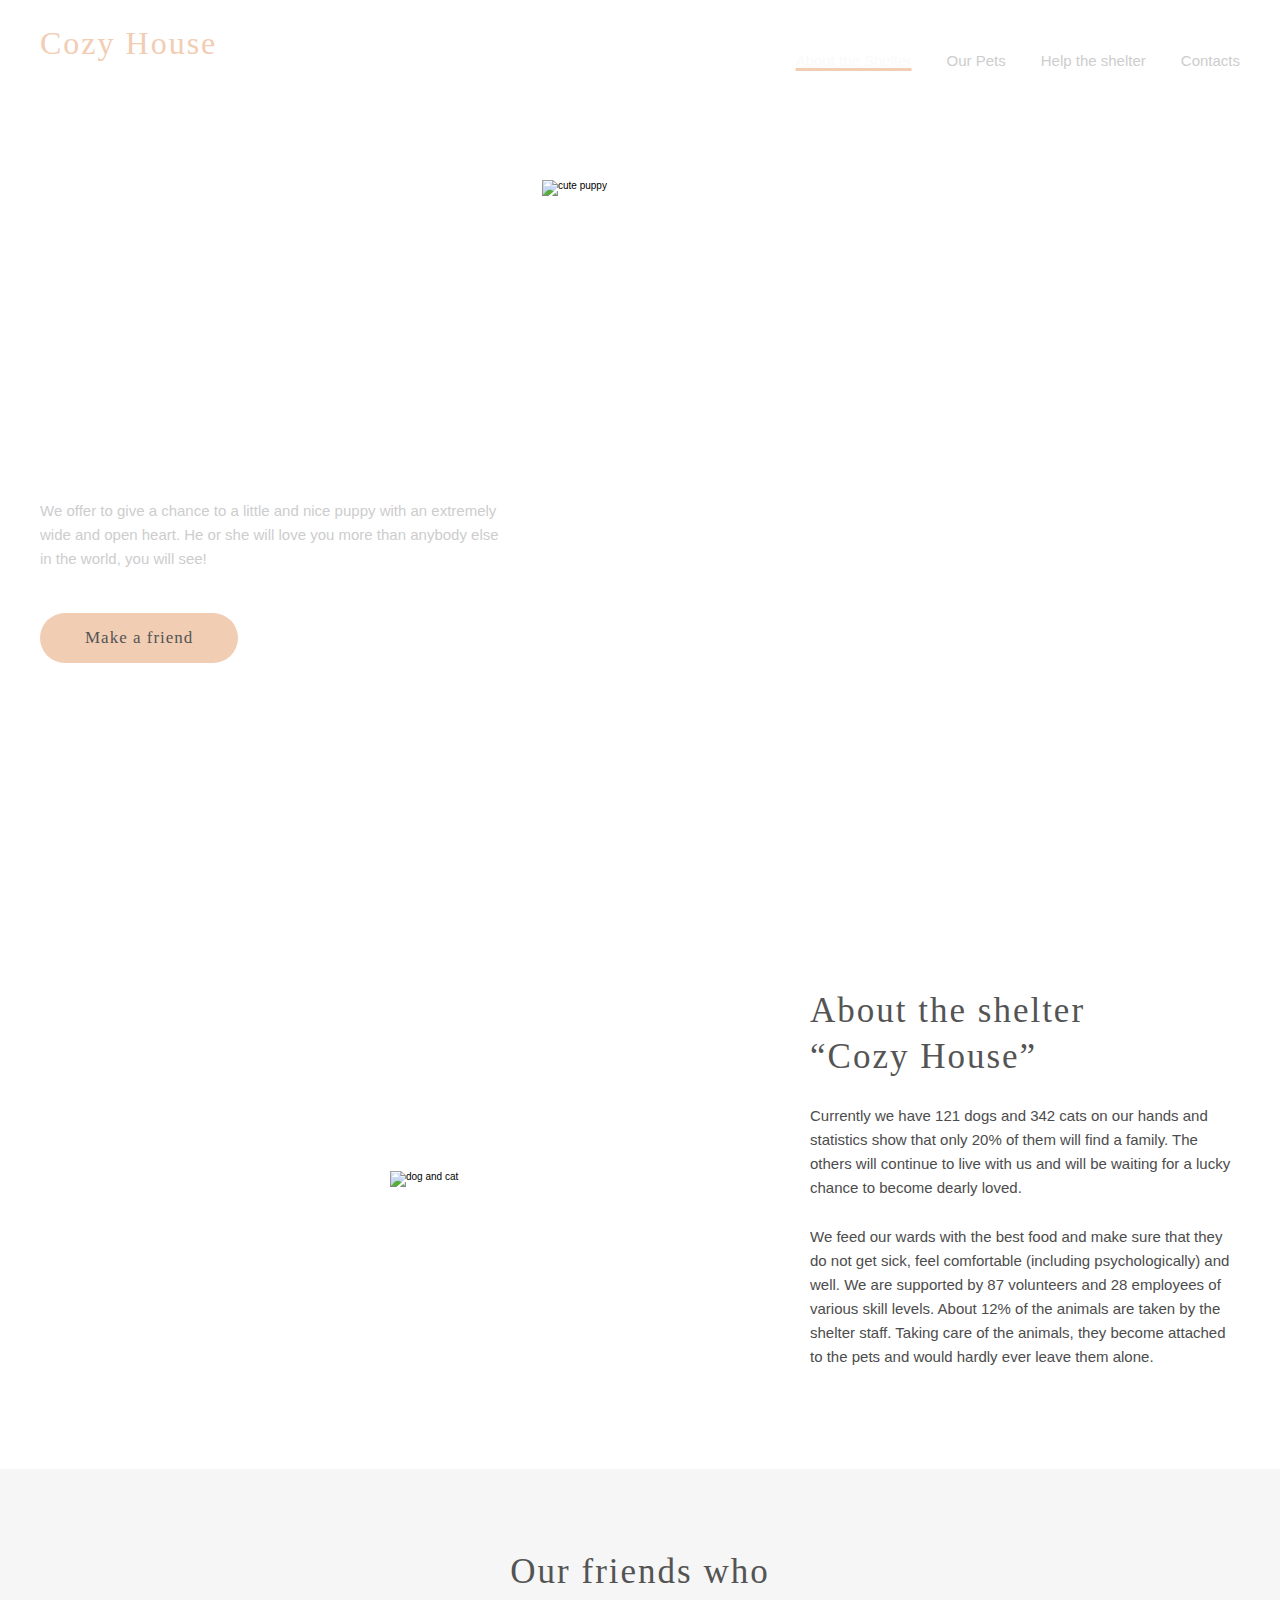
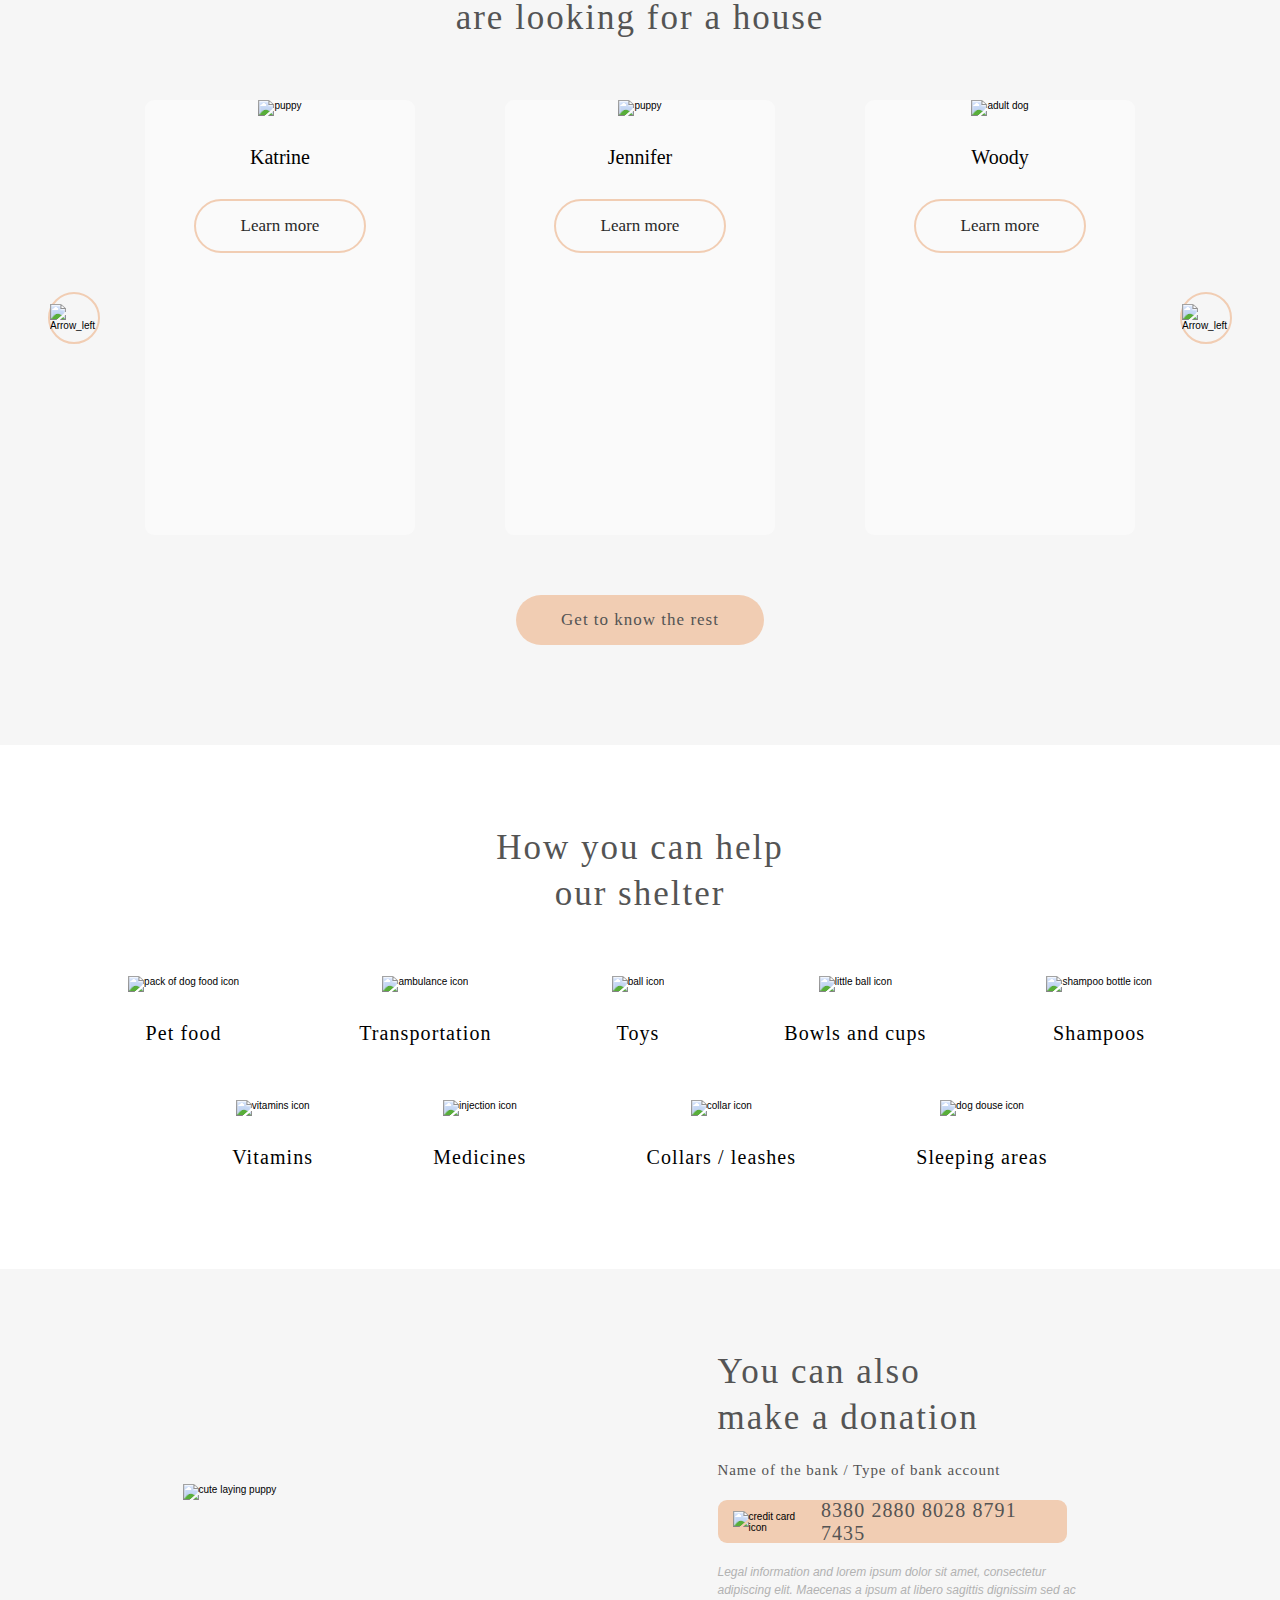
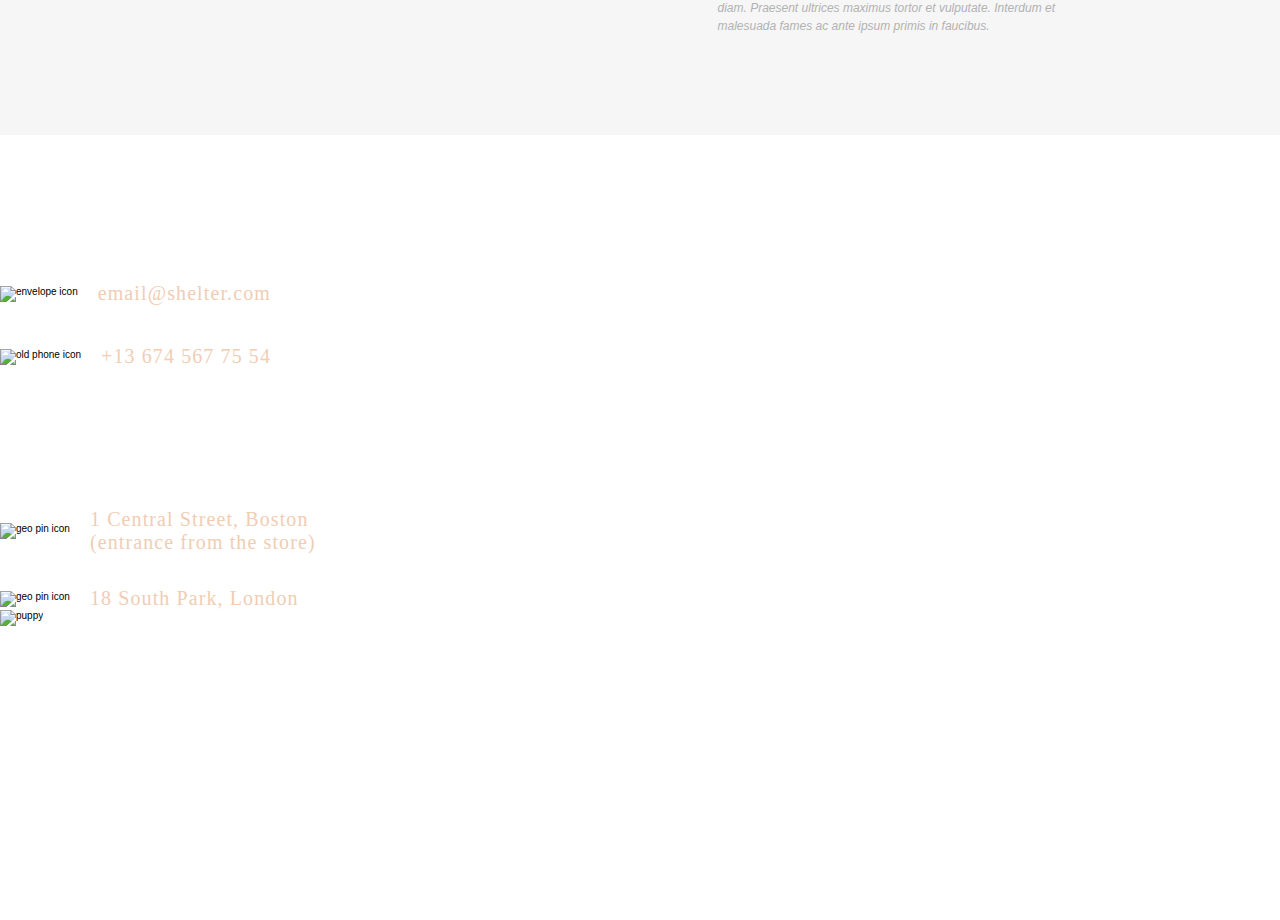
==== index.html @ d0ea9556 "Uploading all files" ====
<!DOCTYPE html>
<html lang="en">
  <head>
    <meta charset="UTF-8" />
    <meta name="viewport" content="width=device-width, initial-scale=1.0" />
    <link rel="stylesheet" type="text/css" href="style.css" />
    <title>Shelter</title>
    <link rel="icon" href="favicon.ico" />
    <link rel="icon" href="/favicon.svg" type="image/svg+xml" />
  </head>
  <body>
    <!-- <div class="conteiner"> -->
    <div class="hero-main">
      <div class="container">
        <header class="header-main">
          <div class="logo">
            <div class="title">Cozy House</div>
            <p class="subtitle">Shelter for pets in Boston</p>
          </div>
          <nav>
            <ul class="navigation-main">
              <li>
                <a href="#" class="menu-link-main always-active-main"
                  >About the Shelter</a
                >
              </li>

              <li><a href="pets.html" class="menu-link-main">Our Pets</a></li>
              <li>
                <a href="#Help" class="menu-link-main">Help the shelter</a>
              </li>
              <li><a href="#Contacts" class="menu-link-main">Contacts</a></li>
            </ul>
          </nav>
        </header>
        <section class="not-only">
          <div class="start-screen-text">
            <h2>
              Not only people<br />
              need a house
            </h2>

            <p class="subheading-light">
              We offer to give a chance to a little and nice puppy with an
              extremely wide and open heart. He or she will love you more than
              anybody else in the world, you will see!
            </p>

            <a href="#Our_Friends" class="button-primary">Make a friend</a>
          </div>
          <img
            class="start-screen-puppy"
            alt="cute puppy"
            src="img/start-screen-puppy.png"
          />
        </section>
      </div>
    </div>
    <section class="section-about container">
      <div class="img-about-box">
        <img class="img-about" src="img/about-pets.png" alt="dog and cat" />
      </div>
      <div class="text-about">
        <h3>
          About the shelter<br />
          “Cozy House”
        </h3>
        <p class="subheading-dark">
          Currently we have 121 dogs and 342 cats on our hands and statistics
          show that only 20% of them will find a family. The others will
          continue to live with us and will be waiting for a lucky chance to
          become dearly loved.
        </p>
        <p class="subheading-dark">
          We feed our wards with the best food and make sure that they do not
          get sick, feel comfortable (including psychologically) and well. We
          are supported by 87 volunteers and 28 employees of various skill
          levels. About 12% of the animals are taken by the shelter staff.
          Taking care of the animals, they become attached to the pets and would
          hardly ever leave them alone.
        </p>
      </div>
    </section>
    <section class="our-friends" id="Our_Friends">
      <h3 class="h3-center">
        Our friends who<br />
        are looking for a house
      </h3>
      <div class="slider">
        <div class="button-slider">
          <img src="img/Arrow-left.svg" class="icon-arrow" alt="Arrow_left" />
        </div>
        <div class="card">
          <img src="img/pets/pets-katrine.png" alt="puppy" />
          <p>Katrine</p>
          <button class="button-secondary">Learn more</button>
        </div>
        <div class="card">
          <img src="img/pets/pets-jennifer.png" alt="puppy" />
          <p>Jennifer</p>
          <button class="button-secondary">Learn more</button>
        </div>
        <div class="card">
          <img src="img/pets/pets-woody.png" alt="adult dog" />
          <p>Woody</p>
          <button class="button-secondary">Learn more</button>
        </div>
        <div class="button-slider">
          <img src="img/Arrow-right.svg" class="icon-arrow" alt="Arrow_left" />
        </div>
      </div>
      <a href="/pets.html" class="button-primary">Get to know the rest</a>
    </section>
    <section class="section-help" id="Help">
      <h3 class="h3-center">
        How you can help<br />
        our shelter
      </h3>
      <ul class="icons-row">
        <li>
          <img
            src="img/help_icons/icon-pet-food.svg"
            alt="pack of dog food icon"
          />
          <h4>Pet food</h4>
        </li>
        <li>
          <img
            src="img/help_icons/icon-transportation.svg"
            alt="ambulance icon"
          />
          <h4>Transportation</h4>
        </li>
        <li>
          <img src="img/help_icons/icon-toys.svg" alt="ball icon" />
          <h4>Toys</h4>
        </li>
        <li>
          <img
            src="img/help_icons/icon-bowls-and-cups.svg"
            alt="little ball icon"
          />
          <h4>Bowls and cups</h4>
        </li>
        <li>
          <img
            src="img/help_icons/icon-shampoos.svg"
            alt="shampoo bottle icon"
          />
          <h4>Shampoos</h4>
        </li>

        <li>
          <img src="img/help_icons/icon-vitamins.svg" alt="vitamins icon" />
          <h4>Vitamins</h4>
        </li>
        <li>
          <img src="img/help_icons/icon-medicines.svg" alt="injection icon" />
          <h4>Medicines</h4>
        </li>
        <li>
          <img
            src="img/help_icons/icon-collars-leashes.svg"
            alt="collar icon"
          />
          <h4>Collars / leashes</h4>
        </li>
        <li>
          <img
            src="img/help_icons/icon-sleeping-area.svg"
            alt="dog douse icon"
          />
          <h4>Sleeping areas</h4>
        </li>
      </ul>
    </section>
    <section class="section-in-addition">
      <div class="img-donation-box">
        <img
          src="img/donation-dog.png"
          class="img-donation"
          alt="cute laying puppy"
        />
      </div>
      <div class="donation-info">
        <h3 class="h3-donation">
          You can also<br />
          make a donation
        </h3>
        <h5>Name of the bank / Type of bank account</h5>
        <div class="credit-card">
          <img src="img/credit-card.svg" alt="credit card icon" />
          <a href="#"><h4>8380 2880 8028 8791 7435</h4></a>
        </div>

        <p class="text-italic">
          Legal information and lorem ipsum dolor sit amet, consectetur
          adipiscing elit. Maecenas a ipsum at libero sagittis dignissim sed ac
          diam. Praesent ultrices maximus tortor et vulputate. Interdum et
          malesuada fames ac ante ipsum primis in faucibus.
        </p>
      </div>
    </section>
    <footer class="container">
      <div class="footer-content" id="Contacts">
        <div class="contacts">
          <h3 class="h3-footer">
            For questions <br />
            and suggestions
          </h3>

          <div class="email">
            <img src="img/icon-email.svg" alt="envelope icon" />
            <h4 class="h4-footer">
              <a href="mailto:email@shelter.com" class="email"
                >email@shelter.com</a
              >
            </h4>
          </div>
          <div class="phone">
            <img src="img/icon-phone.svg" alt="old phone icon" />
            <h4 class="h4-footer">
              <a href="tel:+136745677554" class="telephone">+13 674 567 75</a>
              54
            </h4>
          </div>
        </div>
        <div class="location">
          <h3 class="h3-footer">
            We are waiting<br />
            for your visit
          </h3>
          <div class="street">
            <img src="img/pin.svg" alt="geo pin icon" />
            <h4 class="h4-footer">
              <a href="https://www.google.com/maps" class="geo" target="_blank"
                >1 Central Street, Boston<br />
                (entrance from the store)</a
              >
            </h4>
          </div>
          <div class="city">
            <img src="img/pin.svg" alt="geo pin icon" />
            <h4 class="h4-footer">
              <a href="https://www.google.com/maps" class="geo" target="_blank"
                >18 South Park, London</a
              >
            </h4>
          </div>
        </div>

        <div class="img-footer">
          <img src="img/footer-puppy.png" alt="puppy" />
        </div>
      </div>
    </footer>
  </body>
</html>
---- style.css ----
* {
  box-sizing: border-box;
  margin: 0;
  padding: 0;
}

html {
  /* 10px */
  font-size: 62.5%;
  -webkit-text-size-adjust: none;
  scroll-behavior: smooth;
}

body {
  font-family: Arial, Helvetica, sans-serif;
  font-weight: 400;
}

img {
  display: inline-block;
}

li {
  display: flex;
  flex-direction: column;
  align-items: center;
  gap: 3rem;
}

a:link,
a:visited {
  text-decoration: none;
  color: #545454;
}

.container {
  width: 128rem;
  margin: 0 auto;
}

.button-primary {
  font-size: 1.7rem;
  font-family: Georgia, "Times New Roman", Times, serif;
  font-weight: 400;
  color: #292929;
  padding: 1.5rem 4.5rem;
  min-width: 0;
  border-radius: 100px;
  background-color: #f1cdb3;
  border: none;
  letter-spacing: 0.1rem;
}

.button-primary:hover,
.button-primary:visited {
  background-color: #fddcc4;
  cursor: pointer;
  transition: 0.5s;
}

.button-secondary {
  font-size: 1.7rem;
  font-family: Georgia, "Times New Roman", Times, serif;
  font-weight: 400;
  color: #292929;
  padding: 1.5rem 4.5rem;
  display: inline-flex;
  border-radius: 100px;
  border: solid #f1cdb3 2px;
  background-color: #fafafa;
  transition: 0.5ms;
}

h3 {
  font-family: Georgia, "Times New Roman", Times, serif;
  font-weight: 400;
  font-size: 3.5rem;
  line-height: 4.55rem;
  color: #545454;
  text-align: left;
  letter-spacing: 0.2rem;
}

.h3-center {
  text-align: center !important;
}

.h3-footer {
  color: white;
  text-align: left;
}

.subheading-dark {
  font-family: Arial, Helvetica, sans-serif;
  font-weight: 400;
  font-size: 1.5rem;
  line-height: 2.4rem;
  color: #4c4c4c;
  text-align: left;
  text-wrap: pretty;
}

ul {
  list-style: none;
}

h4 {
  font-family: Georgia, "Times New Roman", Times, serif;
  font-weight: 400;
  font-size: 2rem;
  line-height: 2.3rem;
  text-align: left;
  letter-spacing: 0.11rem;
}

.h4-footer {
  color: #f1cdb3;
  align-items: flex-start;
}

/* Start Screen */

.start-screen-puppy {
  width: 698px;
  height: 728px;
}

.hero-main {
  background-image: url(img/start-screen-background.png);
  background-size: cover;
  padding-top: 3rem;
  background-position: center;
}

.header-main {
  height: 6rem;
  display: flex;
  justify-content: space-between;
  align-items: center;
  padding: 0 4rem;
}

.title {
  font-family: Georgia, "Times New Roman", Times, serif;
  font-size: 3.2rem;
  font-weight: 400;
  color: #f1cdb3;
  letter-spacing: 0.2rem;
  margin-bottom: 1rem;
}

.subtitle {
  font-size: 1.3rem;
  font-family: Arial, Helvetica, sans-serif;
  color: white;
  letter-spacing: 0.1rem;
}

/* ******************* */
/* Navigation */
/* ******************* */

.navigation-main {
  display: flex;
  align-items: center;
  gap: 3.5rem;
  list-style: none;
  font-size: 1.5rem;
  font-family: Arial, Helvetica, sans-serif;
}

.menu-link-main:link,
.menu-link-main:visited {
  text-decoration: none;
  color: #cdcdcd;
}

.menu-link-main:hover,
.menu-link-main:active {
  color: #fafafa;
  text-decoration: solid underline #f1cdb3 3px;
  transition: 0.5s;
}

.always-active-main:link,
.always-active-main:visited {
  color: #fafafa;
  text-decoration: solid underline #f1cdb3 3px;
}

/* ******************* */
/*Not Only*/
/* ******************* */
.not-only {
  display: grid;
  grid-template-columns: 1fr 1fr;
  gap: 4.2rem;
  padding: 0 4rem;
  margin-top: 9rem;
}

.start-screen-text {
  display: flex;
  flex-direction: column;
  align-items: flex-start;
  gap: 4.2rem;
  padding-top: 16.3rem;
}

h2 {
  font-size: 4.4rem;
  font-family: Georgia, "Times New Roman", Times, serif;
  font-weight: 400;
  color: white;
  line-height: 5.72rem;
}

.subheading-light {
  font-size: 1.5rem;
  font-family: Arial, Helvetica, sans-serif;
  font-weight: 400;
  color: #cdcdcd;
  line-height: 2.4rem;
  text-align: left;
}

/* ******************* */
/*About*/
/* ******************* */

.section-about {
  display: grid;
  grid-template-columns: 30rem 43rem;
  gap: 12rem;
  margin: 8rem 17.5rem 10rem 17.5rem;
  align-items: center;
  justify-content: center;
}

.img-about-box {
  display: flex;
  justify-content: center;
}
.img-about {
  width: 30rem;
}

.text-about {
  display: grid;
  gap: 2.5rem;
}

/* ******************* */
/*Our Friends*/
/* ******************* */

.our-friends {
  display: flex;
  flex-direction: column;
  align-items: center;
  justify-content: center;
  background-color: #f6f6f6;
  gap: 6rem;
  padding: 8rem 0 10rem 0;
}

.slider {
  display: grid;
  grid-template-columns: auto 1fr 1fr 1fr auto;
  align-items: center;
  justify-content: center;
}

.card {
  display: flex;
  flex-direction: column;
  align-items: center;
  background-color: #fafafa;
  width: 27rem;
  height: 43.5rem;
  gap: 3rem;
  margin: auto 45px;
  border-radius: 9px;
  transition: 0.5s;
  cursor: pointer;
}

.card:hover,
.card:active {
  cursor: pointer;
  box-shadow: 0px 2px 35px 14px rgb(13, 13, 13, 6%);
}

p {
  font-family: Georgia;
  font-weight: 400;
  font-size: 2rem;
  line-height: 2.27rem;
  text-align: center;
}

.button-slider {
  display: flex;
  align-items: center;
  justify-content: center;
  width: 5.2rem;
  height: 5.2rem;
  border-radius: 100px;
  border: solid #f1cdb3 2px;
  cursor: pointer;
  transition: 0.5s;
}

.button-slider:active,
.button-slider:hover {
  background-color: #fddcc4;
  border: none;
}

.card:hover .button-secondary,
.card:active .button-secondary {
  background-color: #fddcc4;
  border: 2px solid #fddcc4;
}

.icon-arrow {
  align-self: center;
}

/* ******************* */
/*How you can help*/
/* ******************* */
.section-help {
  /* width: 102.6rem; */
  display: flex;
  flex-direction: column;
  align-items: center;
  justify-content: center;
  padding: 8rem 0 10rem 0;
}

.help-icons {
  display: grid;
  gap: 5.5rem;
  align-items: center;
  justify-content: center;
  margin-top: 6rem;
}

.icons-row {
  display: flex;
  width: 120rem;
  gap: 5.5rem 12rem;
  justify-content: center;
  flex-wrap: wrap;
  margin: 6rem auto 0 auto;
}

/* ******************* */
/*Donation*/
/* ******************* */

.section-in-addition {
  display: grid;
  grid-template-columns: auto auto;
  gap: 3rem;
  margin: 0 auto;
  align-items: center;
  justify-content: center;
  background-color: #f6f6f6;
  padding: 8rem 0 10rem 0;
}

.img-donation-box {
  display: flex;
  justify-content: end;
}
.img-donation {
  width: 50.5rem;
}

.h3-donation {
  text-align: left;
}

.donation-info {
  display: flex;
  flex-direction: column;
  width: 38rem;
  gap: 2rem;
}

.credit-card {
  display: flex;
  align-items: center;
  background-color: #f1cdb3;
  width: 34.9rem;
  height: 4.3rem;
  padding: 1rem 1.5rem 1rem 1.5rem;
  border-radius: 9px;
  gap: 1rem;
}

h5 {
  font-size: 1.5rem;
  font-family: Georgia, "Times New Roman", Times, serif;
  font-weight: 400;
  color: #545454;
  line-height: 2rem;
  text-align: left;
  letter-spacing: 0.09rem;
}

.text-italic {
  font-family: Arial, Helvetica, sans-serif;
  font-weight: 400;
  font-style: italic;
  font-size: 12px;
  line-height: 18px;
  text-align: left;
  color: #b2b2b2;
}

/* ******************* */
/*Footer*/
/* ******************* */

.footer {
  background-image: url(img/start-screen-background.png);
  background-size: cover;
  background-position: center;
  display: grid;
  grid-template-columns: repeat(3, auto);
  /* justify-content: center; */
  align-content: center;
  padding: 4rem 4rem 0 4rem;
  gap: 15rem;
}

.img-footer {
  width: 29rem;
  height: 31rem;
}

.contacts,
.location {
  display: flex;
  flex-direction: column;
  align-items: flex-start;
  padding-top: 1.6rem;
}

.contacts {
  gap: 4rem;
}

.location {
  gap: 3.3rem;
}

.email,
.phone,
.street,
.city {
  display: flex;
  gap: 2rem;
  justify-content: center;
  align-items: center;
}

a.email,
a.telephone,
a.geo {
  color: #f1cdb3;
}
/* descending selector
.email img{
  filter: grayscale(100%);
} */
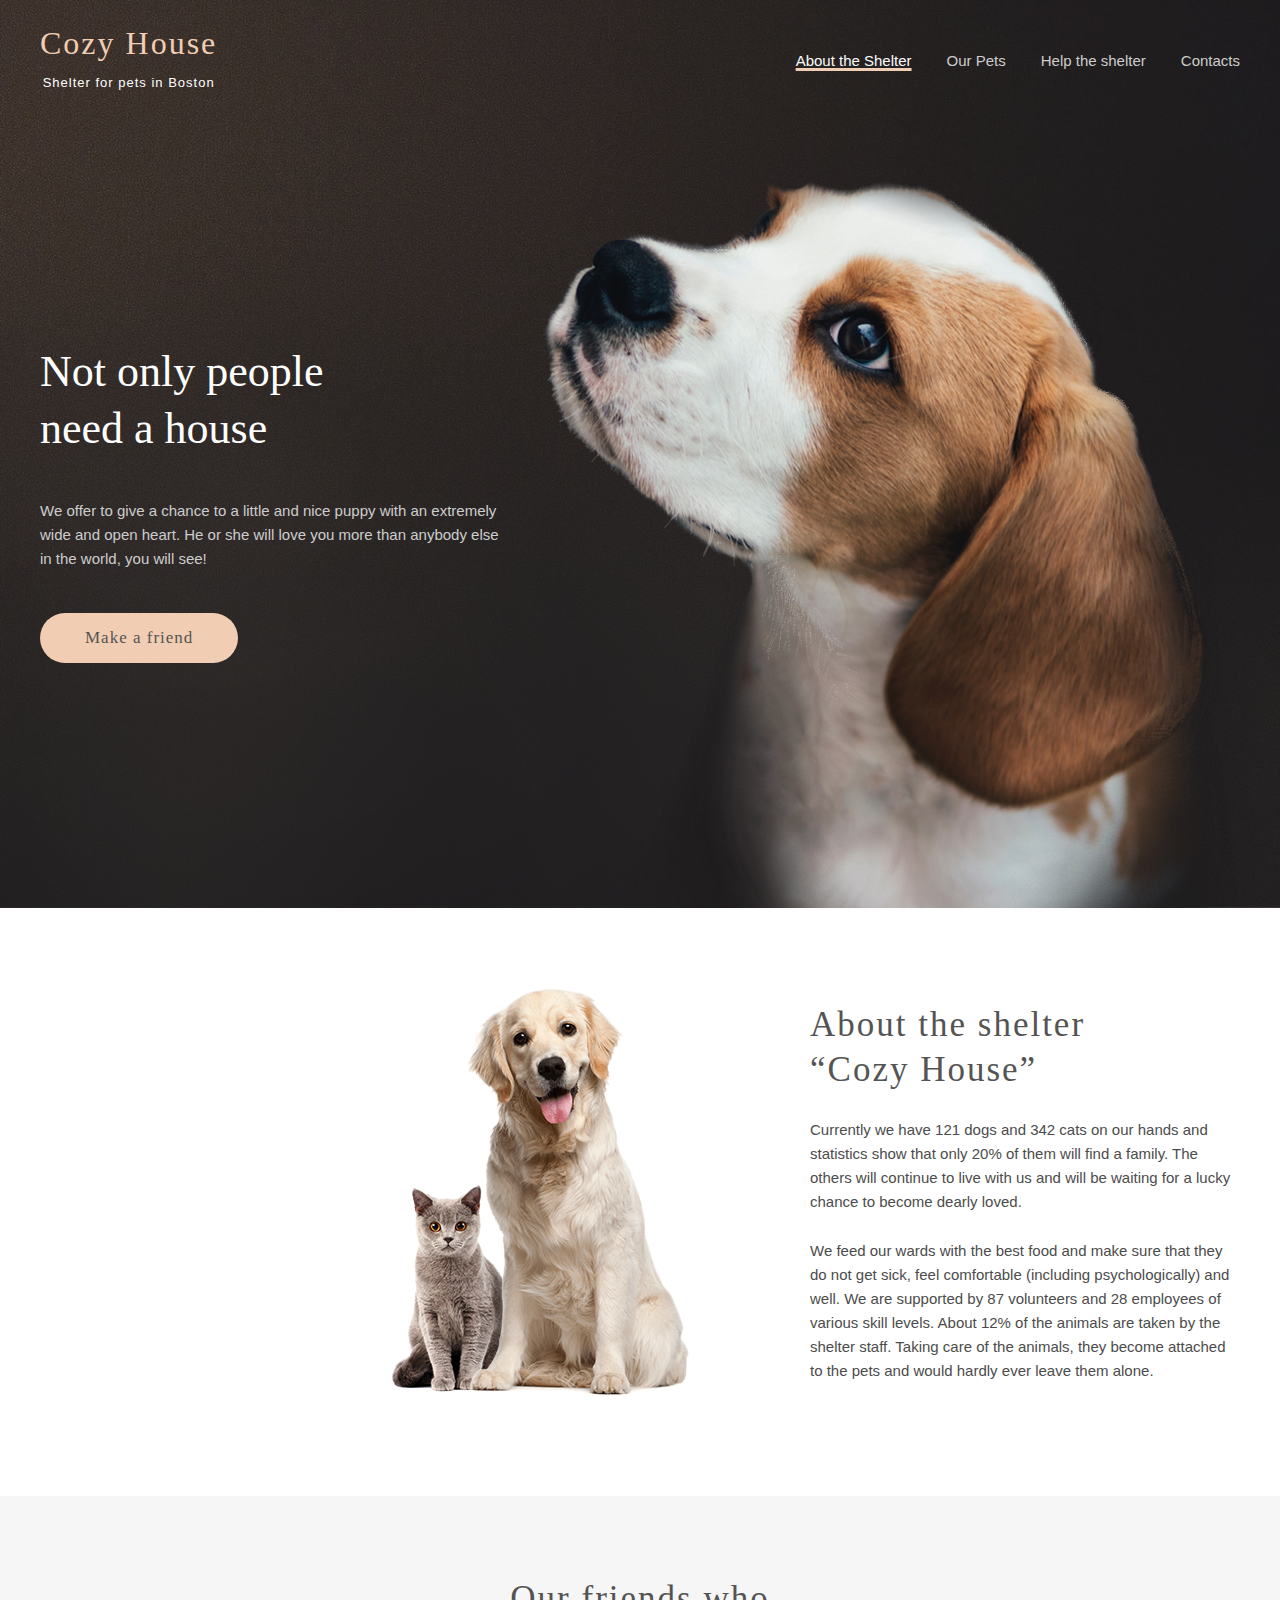
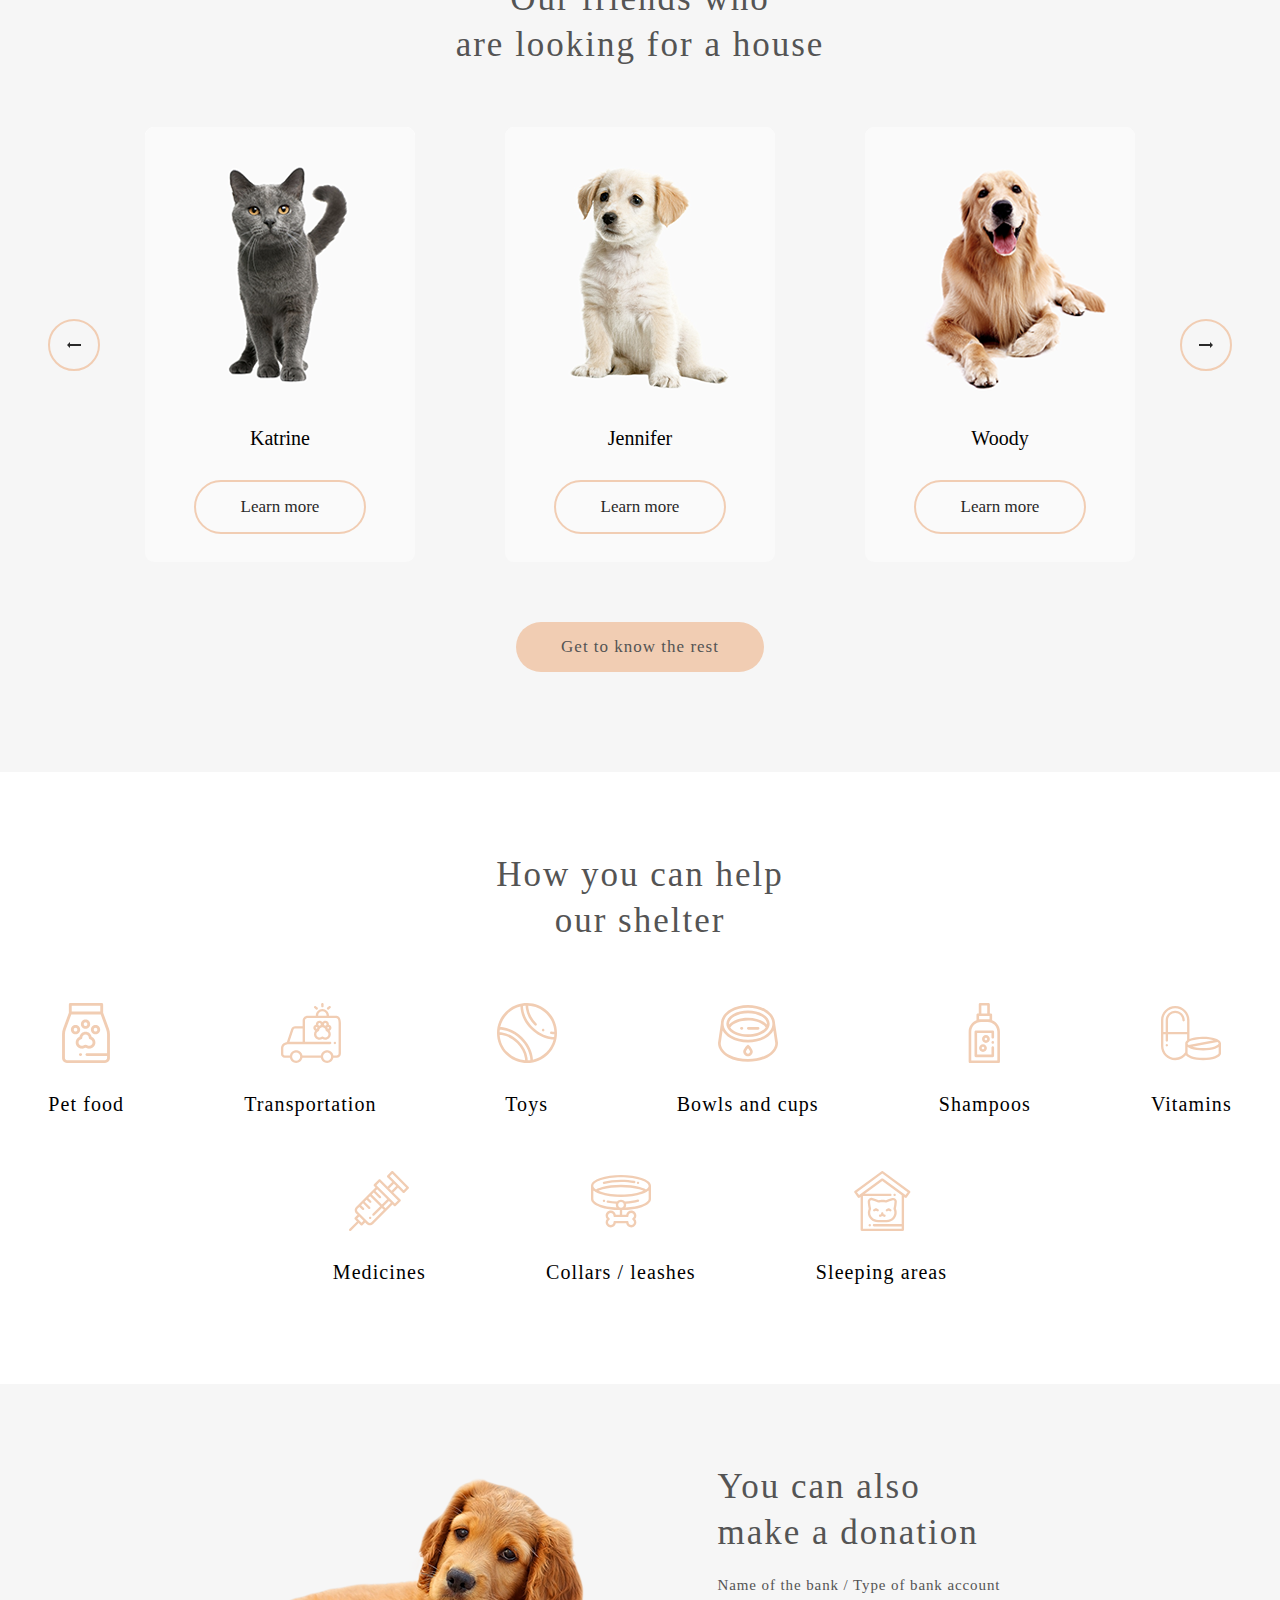
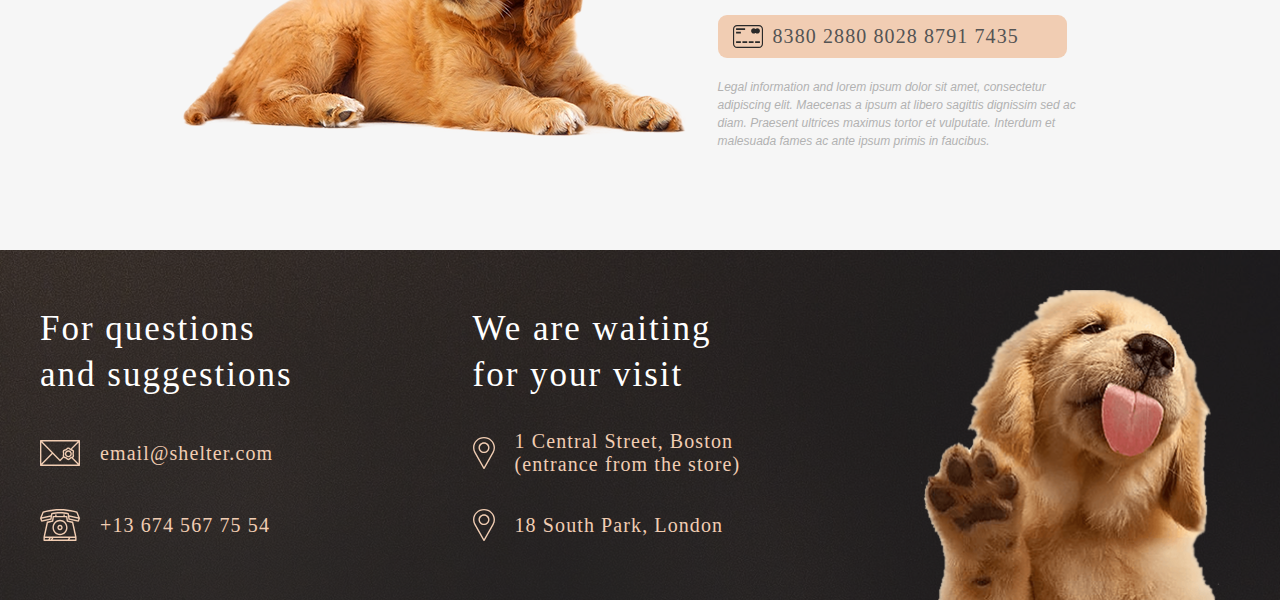
==== commit 642a2041: "fix: fixed footer layout" ====
--- a/index.html
+++ b/index.html
@@ -201,14 +201,12 @@
         </p>
       </div>
     </section>
-    <footer class="container">
-      <div class="footer-content" id="Contacts">
+ <footer class="footer" id="Contacts">
         <div class="contacts">
           <h3 class="h3-footer">
             For questions <br />
             and suggestions
           </h3>
-
           <div class="email">
             <img src="img/icon-email.svg" alt="envelope icon" />
             <h4 class="h4-footer">
@@ -252,7 +250,6 @@
         <div class="img-footer">
           <img src="img/footer-puppy.png" alt="puppy" />
         </div>
-      </div>
-    </footer>
+      </footer>
   </body>
 </html>
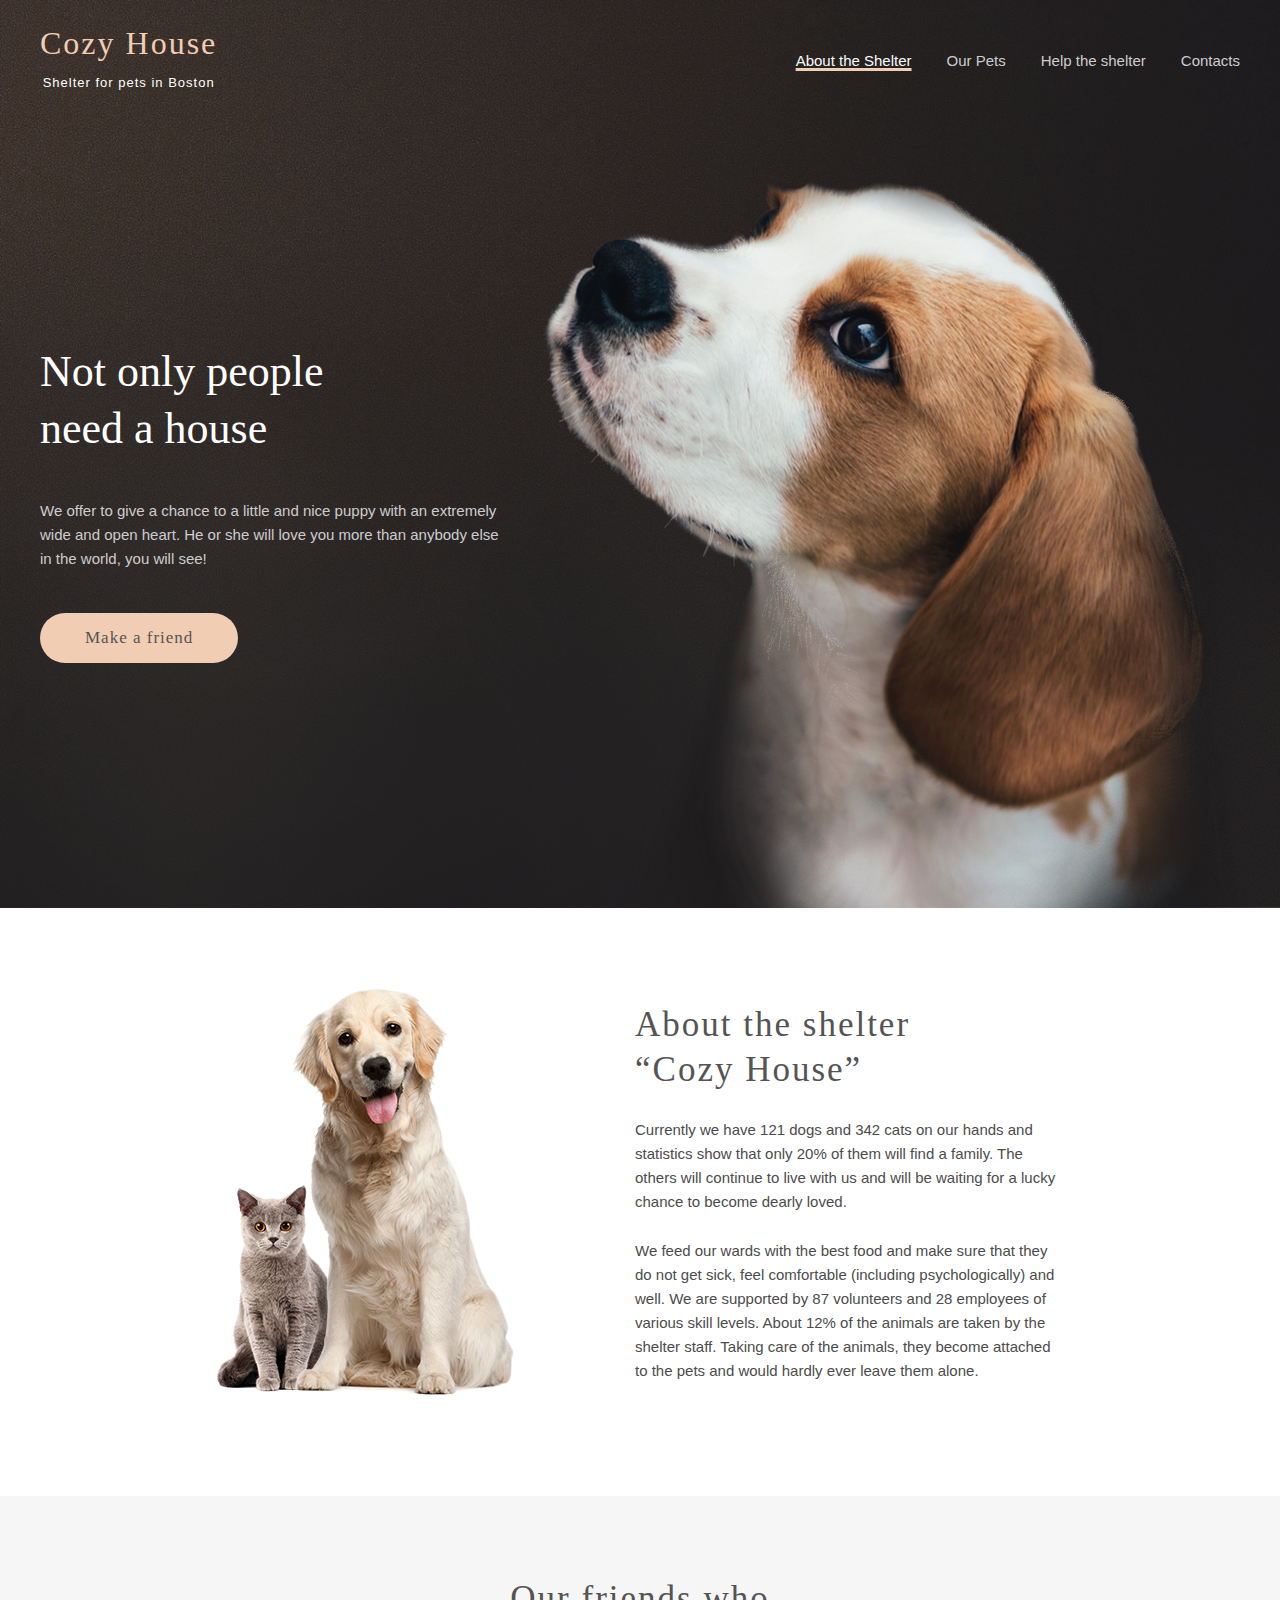
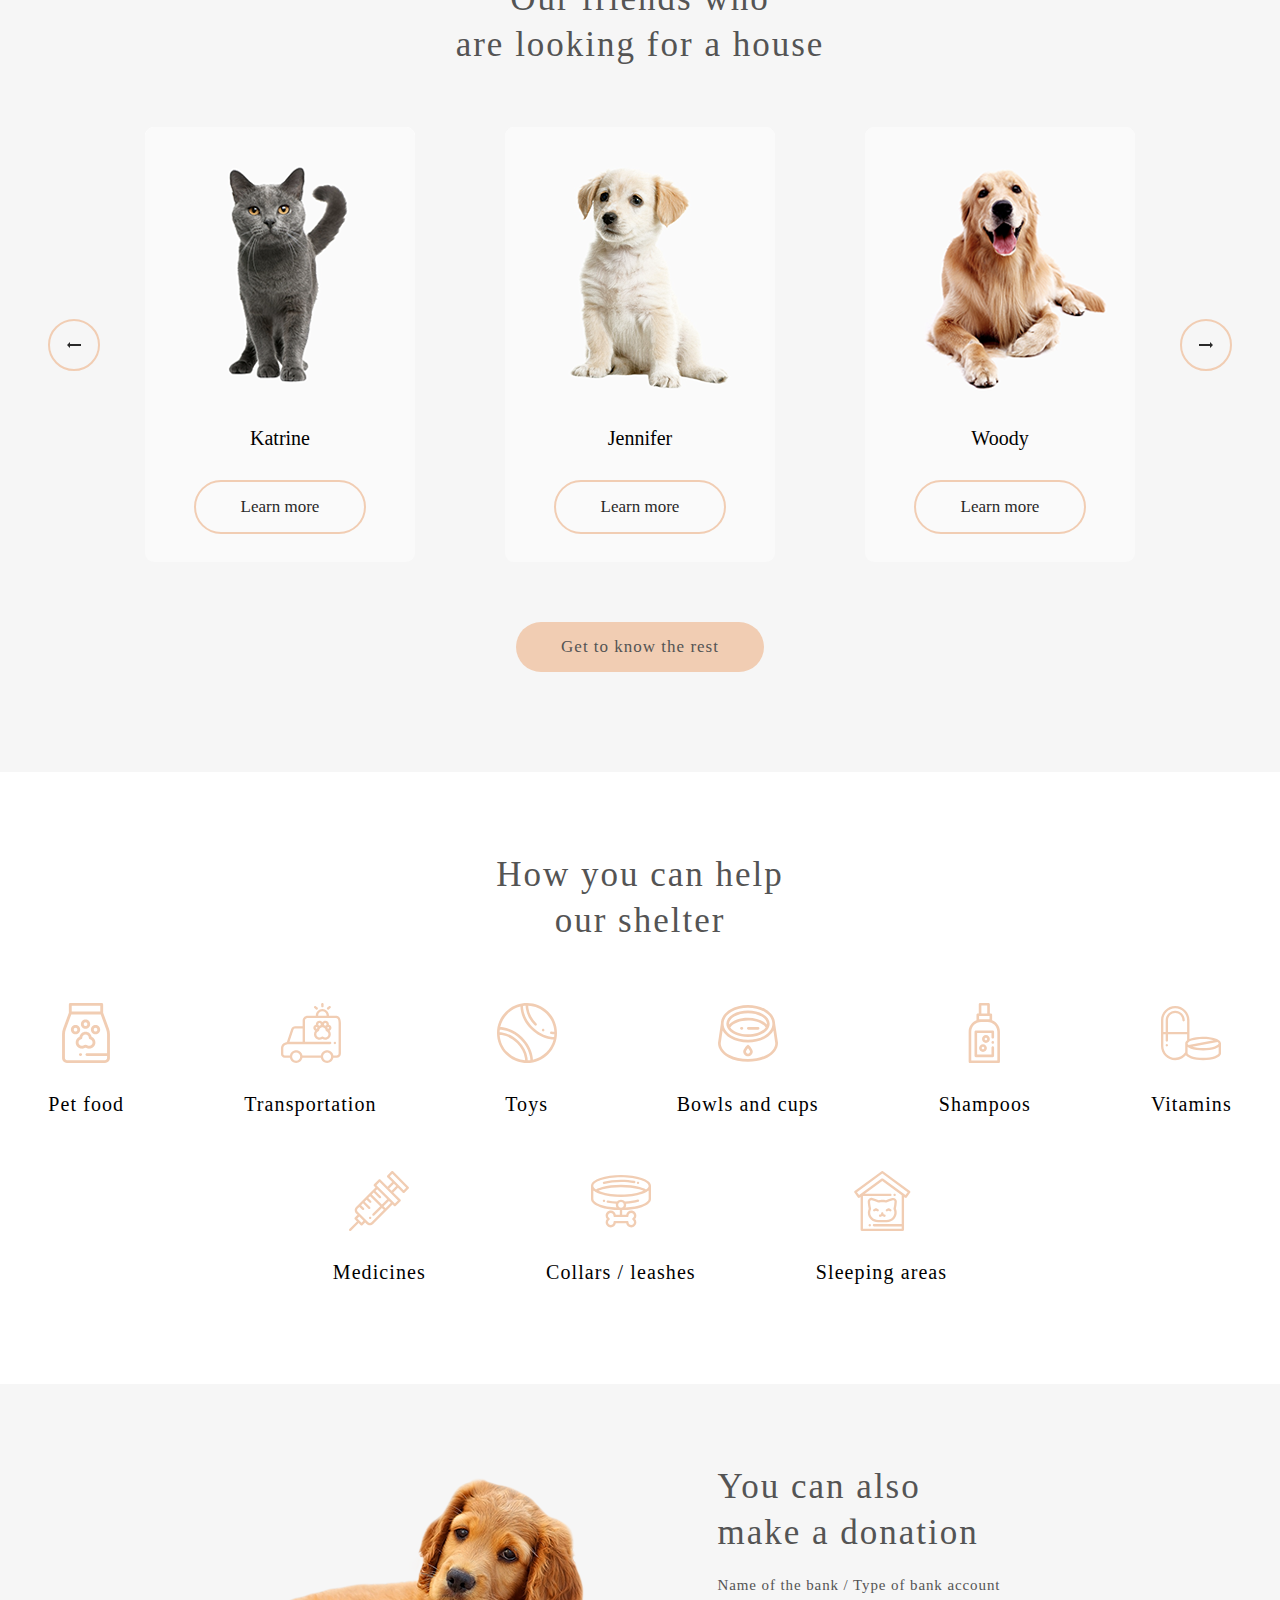
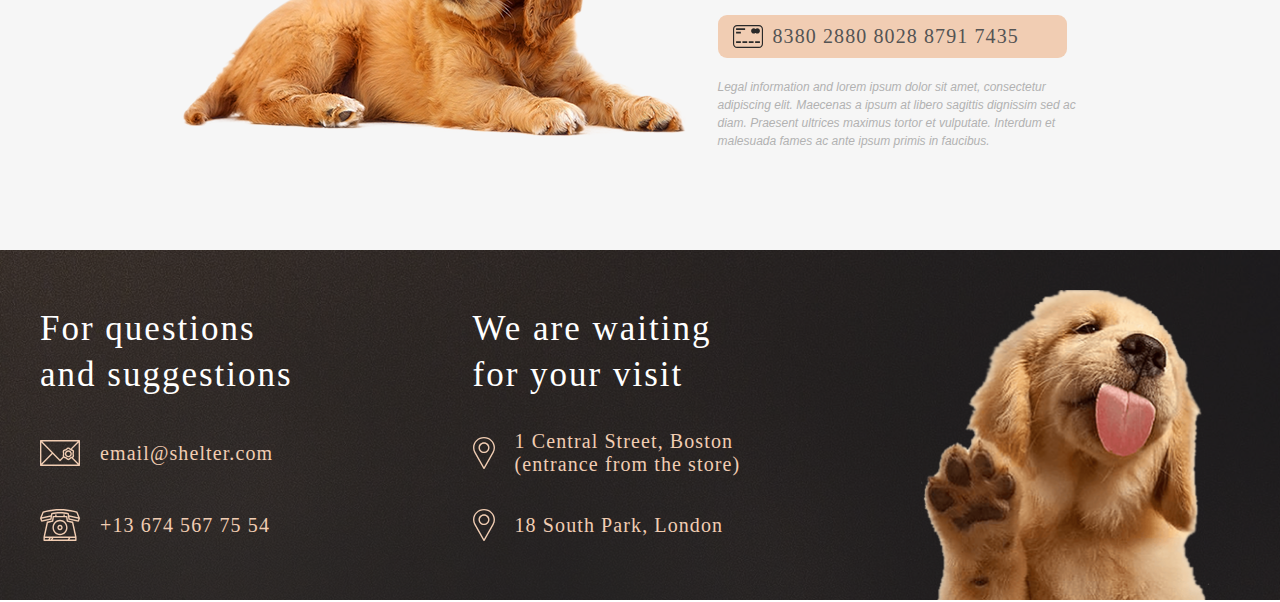
==== commit 682cc2d1: "feat: add mobile version" ====
--- a/index.html
+++ b/index.html
@@ -4,6 +4,7 @@
     <meta charset="UTF-8" />
     <meta name="viewport" content="width=device-width, initial-scale=1.0" />
     <link rel="stylesheet" type="text/css" href="style.css" />
+    <link rel="stylesheet" type="text/css" href="queries.css" />
     <title>Shelter</title>
     <link rel="icon" href="favicon.ico" />
     <link rel="icon" href="/favicon.svg" type="image/svg+xml" />
@@ -11,50 +12,48 @@
   <body>
     <!-- <div class="conteiner"> -->
     <div class="hero-main">
-      <div class="container">
-        <header class="header-main">
-          <div class="logo">
-            <div class="title">Cozy House</div>
-            <p class="subtitle">Shelter for pets in Boston</p>
-          </div>
-          <nav>
-            <ul class="navigation-main">
-              <li>
-                <a href="#" class="menu-link-main always-active-main"
-                  >About the Shelter</a
-                >
-              </li>
-
-              <li><a href="pets.html" class="menu-link-main">Our Pets</a></li>
-              <li>
-                <a href="#Help" class="menu-link-main">Help the shelter</a>
-              </li>
-              <li><a href="#Contacts" class="menu-link-main">Contacts</a></li>
-            </ul>
-          </nav>
-        </header>
-        <section class="not-only">
-          <div class="start-screen-text">
-            <h2>
-              Not only people<br />
-              need a house
-            </h2>
-
-            <p class="subheading-light">
-              We offer to give a chance to a little and nice puppy with an
-              extremely wide and open heart. He or she will love you more than
-              anybody else in the world, you will see!
-            </p>
-
-            <a href="#Our_Friends" class="button-primary">Make a friend</a>
-          </div>
-          <img
-            class="start-screen-puppy"
-            alt="cute puppy"
-            src="img/start-screen-puppy.png"
-          />
-        </section>
-      </div>
+      <header class="header-main">
+        <div class="logo">
+          <div class="title">Cozy House</div>
+          <p class="subtitle">Shelter for pets in Boston</p>
+        </div>
+        <nav>
+          <ul class="navigation-main">
+            <li>
+              <a href="#" class="menu-link-main always-active-main"
+                >About the Shelter</a
+              >
+            </li>
+
+            <li><a href="pets.html" class="menu-link-main">Our Pets</a></li>
+            <li>
+              <a href="#Help" class="menu-link-main">Help the shelter</a>
+            </li>
+            <li><a href="#Contacts" class="menu-link-main">Contacts</a></li>
+          </ul>
+        </nav>
+      </header>
+      <section class="not-only container">
+        <div class="start-screen-text">
+          <h2>
+            Not only people<br />
+            need a house
+          </h2>
+
+          <p class="subheading-light">
+            We offer to give a chance to a little and nice puppy with an
+            extremely wide and open heart. He or she will love you more than
+            anybody else in the world, you will see!
+          </p>
+
+          <a href="#Our_Friends" class="button-primary">Make a friend</a>
+        </div>
+        <img
+          class="start-screen-puppy"
+          alt="cute puppy"
+          src="img/start-screen-puppy.png"
+        />
+      </section>
     </div>
     <section class="section-about container">
       <div class="img-about-box">
@@ -90,20 +89,22 @@
         <div class="button-slider">
           <img src="img/Arrow-left.svg" class="icon-arrow" alt="Arrow_left" />
         </div>
-        <div class="card">
-          <img src="img/pets/pets-katrine.png" alt="puppy" />
-          <p>Katrine</p>
-          <button class="button-secondary">Learn more</button>
-        </div>
-        <div class="card">
-          <img src="img/pets/pets-jennifer.png" alt="puppy" />
-          <p>Jennifer</p>
-          <button class="button-secondary">Learn more</button>
-        </div>
-        <div class="card">
-          <img src="img/pets/pets-woody.png" alt="adult dog" />
-          <p>Woody</p>
-          <button class="button-secondary">Learn more</button>
+        <div class="slider-cards">
+          <div class="card">
+            <img src="img/pets/pets-katrine.png" alt="puppy" />
+            <p>Katrine</p>
+            <button class="button-secondary">Learn more</button>
+          </div>
+          <div class="card">
+            <img src="img/pets/pets-jennifer.png" alt="puppy" />
+            <p>Jennifer</p>
+            <button class="button-secondary">Learn more</button>
+          </div>
+          <div class="card">
+            <img src="img/pets/pets-woody.png" alt="adult dog" />
+            <p>Woody</p>
+            <button class="button-secondary">Learn more</button>
+          </div>
         </div>
         <div class="button-slider">
           <img src="img/Arrow-right.svg" class="icon-arrow" alt="Arrow_left" />
@@ -121,6 +122,7 @@
           <img
             src="img/help_icons/icon-pet-food.svg"
             alt="pack of dog food icon"
+            class="help-icon"
           />
           <h4>Pet food</h4>
         </li>
@@ -128,17 +130,23 @@
           <img
             src="img/help_icons/icon-transportation.svg"
             alt="ambulance icon"
+            class="help-icon"
           />
           <h4>Transportation</h4>
         </li>
         <li>
-          <img src="img/help_icons/icon-toys.svg" alt="ball icon" />
+          <img
+            src="img/help_icons/icon-toys.svg"
+            alt="ball icon"
+            class="help-icon"
+          />
           <h4>Toys</h4>
         </li>
         <li>
           <img
             src="img/help_icons/icon-bowls-and-cups.svg"
             alt="little ball icon"
+            class="help-icon"
           />
           <h4>Bowls and cups</h4>
         </li>
@@ -146,22 +154,32 @@
           <img
             src="img/help_icons/icon-shampoos.svg"
             alt="shampoo bottle icon"
+            class="help-icon"
           />
           <h4>Shampoos</h4>
         </li>
 
         <li>
-          <img src="img/help_icons/icon-vitamins.svg" alt="vitamins icon" />
+          <img
+            src="img/help_icons/icon-vitamins.svg"
+            alt="vitamins icon"
+            class="help-icon"
+          />
           <h4>Vitamins</h4>
         </li>
         <li>
-          <img src="img/help_icons/icon-medicines.svg" alt="injection icon" />
+          <img
+            src="img/help_icons/icon-medicines.svg"
+            alt="injection icon"
+            class="help-icon"
+          />
           <h4>Medicines</h4>
         </li>
         <li>
           <img
             src="img/help_icons/icon-collars-leashes.svg"
             alt="collar icon"
+            class="help-icon"
           />
           <h4>Collars / leashes</h4>
         </li>
@@ -169,6 +187,7 @@
           <img
             src="img/help_icons/icon-sleeping-area.svg"
             alt="dog douse icon"
+            class="help-icon"
           />
           <h4>Sleeping areas</h4>
         </li>
@@ -201,55 +220,55 @@
         </p>
       </div>
     </section>
- <footer class="footer" id="Contacts">
-        <div class="contacts">
-          <h3 class="h3-footer">
-            For questions <br />
-            and suggestions
-          </h3>
-          <div class="email">
-            <img src="img/icon-email.svg" alt="envelope icon" />
-            <h4 class="h4-footer">
-              <a href="mailto:email@shelter.com" class="email"
-                >email@shelter.com</a
-              >
-            </h4>
-          </div>
-          <div class="phone">
-            <img src="img/icon-phone.svg" alt="old phone icon" />
-            <h4 class="h4-footer">
-              <a href="tel:+136745677554" class="telephone">+13 674 567 75</a>
-              54
-            </h4>
-          </div>
-        </div>
-        <div class="location">
-          <h3 class="h3-footer">
-            We are waiting<br />
-            for your visit
-          </h3>
-          <div class="street">
-            <img src="img/pin.svg" alt="geo pin icon" />
-            <h4 class="h4-footer">
-              <a href="https://www.google.com/maps" class="geo" target="_blank"
-                >1 Central Street, Boston<br />
-                (entrance from the store)</a
-              >
-            </h4>
-          </div>
-          <div class="city">
-            <img src="img/pin.svg" alt="geo pin icon" />
-            <h4 class="h4-footer">
-              <a href="https://www.google.com/maps" class="geo" target="_blank"
-                >18 South Park, London</a
-              >
-            </h4>
-          </div>
-        </div>
-
-        <div class="img-footer">
-          <img src="img/footer-puppy.png" alt="puppy" />
-        </div>
-      </footer>
+    <footer class="footer" id="Contacts">
+      <div class="contacts">
+        <h3 class="h3-footer">
+          For questions <br />
+          and suggestions
+        </h3>
+        <div class="email">
+          <img src="img/icon-email.svg" alt="envelope icon" />
+          <h4 class="h4-footer">
+            <a href="mailto:email@shelter.com" class="email"
+              >email@shelter.com</a
+            >
+          </h4>
+        </div>
+        <div class="phone">
+          <img src="img/icon-phone.svg" alt="old phone icon" />
+          <h4 class="h4-footer">
+            <a href="tel:+136745677554" class="telephone">+13 674 567 75</a>
+            54
+          </h4>
+        </div>
+      </div>
+      <div class="location">
+        <h3 class="h3-footer">
+          We are waiting<br />
+          for your visit
+        </h3>
+        <div class="street">
+          <img src="img/pin.svg" alt="geo pin icon" />
+          <h4 class="h4-footer">
+            <a href="https://www.google.com/maps" class="geo" target="_blank"
+              >1 Central Street, Boston<br />
+              (entrance from the store)</a
+            >
+          </h4>
+        </div>
+        <div class="city">
+          <img src="img/pin.svg" alt="geo pin icon" />
+          <h4 class="h4-footer">
+            <a href="https://www.google.com/maps" class="geo" target="_blank"
+              >18 South Park, London</a
+            >
+          </h4>
+        </div>
+      </div>
+
+      <div class="img-footer">
+        <img src="img/footer-puppy.png" alt="puppy" class="img-footer" />
+      </div>
+    </footer>
   </body>
 </html>
--- a/style.css
+++ b/style.css
@@ -14,6 +14,7 @@
 body {
   font-family: Arial, Helvetica, sans-serif;
   font-weight: 400;
+  overflow-x: hidden;
 }
 
 img {
@@ -34,7 +35,7 @@
 }
 
 .container {
-  width: 128rem;
+  max-width: 128rem;
   margin: 0 auto;
 }
 
@@ -118,7 +119,9 @@
   align-items: flex-start;
 }
 
+/* ******************* */
 /* Start Screen */
+/* ******************* */
 
 .start-screen-puppy {
   width: 698px;
@@ -266,11 +269,14 @@
 
 .slider {
   display: grid;
-  grid-template-columns: auto 1fr 1fr 1fr auto;
-  align-items: center;
-  justify-content: center;
-}
-
+  grid-template-columns: auto 1fr auto;
+  align-items: center;
+  justify-content: center;
+}
+.slider-cards {
+  display: flex;
+  flex-direction: row;
+}
 .card {
   display: flex;
   flex-direction: column;
--- a/queries.css
+++ b/queries.css
@@ -0,0 +1,261 @@
+@media (max-width: 1279px) {
+  /* GENERAL-768 */
+  .header-main,
+  .header-pets {
+    /* width: 70.8rem; */
+    padding: 0 2rem;
+  }
+
+  /* ******************* */
+  /*Donation*/
+  /* ******************* */
+  .section-in-addition {
+    grid-template-columns: 1fr;
+    grid-template-rows: auto auto;
+    justify-items: center;
+  }
+  .img-donation-box {
+    grid-row: 2;
+  }
+  /* ******************* */
+  /*Footer*/
+  /* ******************* */
+  .footer {
+    grid-template-columns: repeat(2, 1fr);
+    justify-items: center;
+    gap: 6rem;
+  }
+  .img-footer {
+    grid-column: 1/-1;
+  }
+
+  /* INDEX-768*/
+  /* ******************* */
+  /*Not Only*/
+  /* ******************* */
+  .not-only {
+    width: 76.8rem;
+    display: flex;
+    flex-direction: column;
+    align-items: center;
+    margin-top: 0;
+    gap: 10rem;
+  }
+  .start-screen-puppy {
+    width: 56.9rem;
+    height: 59.3rem;
+  }
+  .start-screen-text {
+    width: 46rem;
+    padding-top: 6rem;
+  }
+
+  .start-screen-text > :last-child {
+    margin: 0 auto;
+  }
+
+  /* ******************* */
+  /*About*/
+  /* ******************* */
+
+  .section-about {
+    width: auto;
+    grid-template-columns: 1fr;
+    grid-template-rows: auto auto;
+    gap: 8rem;
+    /* margin: 0 auto; */
+    justify-items: center;
+  }
+  .img-about-box {
+    grid-row: 2;
+    width: 30rem;
+  }
+  .text-about {
+    width: 43rem;
+  }
+  /* ******************* */
+  /*Our Friends*/
+  /* ******************* */
+  .our-friends {
+    /* width: 76.8rem; */
+  }
+  .slider {
+    width: 70.8rem;
+  }
+  .slider-cards {
+    width: 60rem;
+    overflow: hidden;
+    justify-content: left;
+    gap: 1rem;
+  }
+  .card {
+    margin: 0 1rem;
+  }
+  /* ******************* */
+  /*How you can help*/
+  /* ******************* */
+  .icons-row {
+    width: 63rem;
+    display: grid;
+    grid-template-columns: repeat(3, minmax(17rem, 1fr));
+  }
+
+  /* PETS-728 */
+  .cards-conteiner {
+    display: flex;
+    flex-wrap: wrap;
+    align-items: center;
+  }
+}
+
+/* INDEX-320*/
+@media (max-width: 767px) {
+  /* GENERAL-768 */
+  /* .header-main,
+   .header-pets {
+     /* width: 70.8rem; */
+  /* padding: 0 2rem;
+   }
+  */
+
+  /* ******************* */
+  /*Donation*/
+  /* ******************* */
+  .section-in-addition {
+    padding: 4.2rem 0;
+  }
+  .donation-info {
+    align-items: center;
+  }
+  .donation-info > p {
+    text-align: justify;
+  }
+  .h3-donation {
+    text-align: center;
+  }
+  .img-donation {
+    width: 26rem;
+    height: auto;
+  }
+  /* ******************* */
+  /*Footer*/
+  /* ******************* */
+  .footer {
+    grid-template-columns: 1fr;
+    justify-items: center;
+    align-items: center;
+    gap: 4rem;
+  }
+  .img-footer {
+    width: 26rem;
+    height: auto;
+    grid-column: 1/-1;
+  }
+
+  /* ******************* */
+  /*Not Only*/
+  /* ******************* */
+
+  h2 {
+    font-size: 2.5rem;
+    letter-spacing: 0.3rem;
+    text-align: center;
+    font-family: Georgia, "Times New Roman", Times, serif;
+    line-height: 3.2rem;
+  }
+  .not-only {
+    width: 30rem;
+    padding: 0;
+  }
+  .start-screen-text {
+    width: 30rem;
+    align-items: center;
+  }
+  .subheading-light {
+    text-align: center;
+  }
+  .start-screen-puppy {
+    width: 26rem;
+    height: auto;
+  }
+  /* ******************* */
+  /*About*/
+  /* ******************* */
+  .section-about {
+    padding: 4.2rem 0;
+    margin: 0;
+  }
+  h3 {
+    font-size: 2.5rem;
+    letter-spacing: 0.3rem;
+    text-align: center;
+    font-family: Georgia, "Times New Roman", Times, serif;
+    line-height: 3.2rem;
+  }
+  .text-about {
+    width: 30rem;
+  }
+  .text-about > p {
+    text-align: justify;
+  }
+  .img-about-box {
+    width: 26rem;
+    height: auto;
+  }
+  /* ******************* */
+  /*Our Friends*/
+  /* ******************* */
+  .our-friends {
+    padding: 4.2rem 0;
+    gap: 4.2rem;
+  }
+  .slider {
+    width: 30rem;
+    grid-template-columns: 1fr 1fr;
+    gap: 2rem;
+    justify-items: center;
+  }
+
+  .slider :nth-child(2) {
+    grid-row: 1 / 2;
+    grid-column: span 2;
+  }
+
+  .slider :nth-child(1) {
+    grid-row: 2 / 2;
+    grid-column: 1 / 1;
+  }
+
+  .slider :nth-child(3) {
+    grid-row: 2 / 2;
+    grid-column: 2 / 2;
+  }
+
+  .slider-cards {
+    width: 27rem;
+    overflow: hidden;
+    justify-content: left;
+    gap: 1rem;
+  }
+
+  /* ******************* */
+  /*How you can help*/
+  /* ******************* */
+  .section-help {
+    padding: 4.2rem 0;
+  }
+  .icons-row {
+    width: 32rem;
+    display: grid;
+    grid-template-columns: repeat(2, minmax(13rem, 1fr));
+    gap: 3rem;
+  }
+  .help-icon {
+    width: 5rem;
+    height: auto;
+  }
+
+  h4 {
+    font-size: 1.5rem;
+  }
+}
